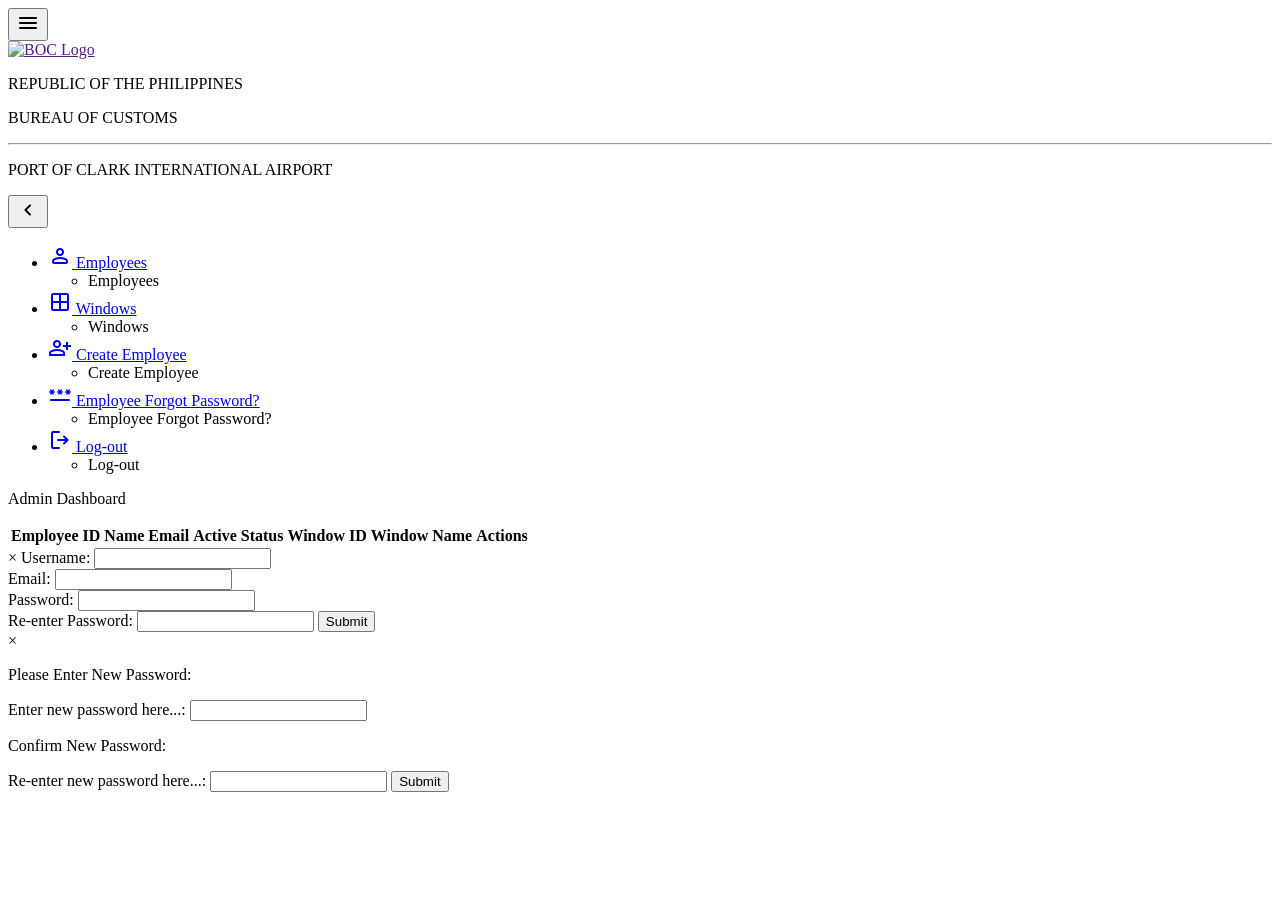
==== src/main/resources/static/adminDashboard.html @ 8d1f20f2 "Initialized adminDashboard html/css/js" ====
<!DOCTYPE html>
<html lang="en">
<head>
    <meta charset="UTF-8">
    <meta name="viewport" content="device-width, initial-scale=1.0"/>
    <title>Title</title>
    <link rel="stylesheet" href="adminDashboard.css"/>
    <link rel="stylesheet"
          href="https://fonts.googleapis.com/css2?family=Material+Symbols+Outlined:opsz,wght,FILL,GRAD@20..48,100..700,0..1,-50..200&icon_names=bar_chart"/>
    <link rel="stylesheet"
          href="https://fonts.googleapis.com/css2?family=Material+Symbols+Rounded:opsz,wght,FILL,GRAD@24,400,0,0"/>
    <link rel="stylesheet"
          href="https://fonts.googleapis.com/css2?family=Material+Symbols+Outlined:opsz,wght,FILL,GRAD@20..48,100..700,0..1,-50..200&icon_names=person_add" />
</head>
<body class="sidebar-collapsed">
<!-- Sidebar -->
<div class="body-sidebar">
    <button class="sidebar-menu-button"> <!-- Sidebar Menu Button -->
        <span class="material-symbols-rounded">menu</span>
    </button>

    <aside>
        <!-- Sidebar Header -->
        <header class="sidebar-header">
            <div class="sidebar-brand">
                <a href="" class="BOC-logo"> <!-- Header Logo -->
                    <img src="assets/1002.png" alt="BOC Logo">
                </a>
                <div class="sidebar-brand-text">
                    <p class="brand-line brand-line-small">REPUBLIC OF THE PHILIPPINES</p>
                    <p class="brand-line brand-line-main">BUREAU OF CUSTOMS</p>
                    <hr class="brand-divider">
                    <p class="brand-line brand-line-strong">PORT OF CLARK INTERNATIONAL AIRPORT</p>
                </div>
            </div>
            <button class="sidebar-toggler">
                <span class="material-symbols-rounded">chevron_left</span>
            </button>
        </header>

        <nav class="sidebar-nav">
            <!-- Primary Top Nav -->
            <ul class="nav-list primary-nav">
                <!-- Employee Button -->
                <li class="nav-item">
                    <a href="#" class="nav-link" onclick="showEmployeeDashboard()" id="employeeBtn">
                        <span class="material-symbols-rounded">person</span>
                        <span class="nav-label">Employees</span>
                    </a>
                    <ul class="dropdown-menu">
                        <li class="nav-item"><a class="nav-link dropdown-title">Employees</a></li>
                    </ul>
                </li>

                <!-- Windows -->
                <li class="nav-item">
                    <a href="#" onclick="showWindows()" id="windowBtn">
                        <span class="material-symbols-rounded">window</span>
                        <span class="nav-label">Windows</span>
                    </a>
                    <ul class="dropdown-menu">
                        <li class="nav-item"><a class="nav-link dropdown-title">Windows</a></li>
                    </ul>
                </li>

                <!-- Create Employee -->
                <li class="nav-item">
                    <a href="#" class="nav-link dropdown-toggle" onclick="showCreateEmployeeModal()">
                        <span class="material-symbols-outlined">person_add</span>
                        <span class="nav-label">Create Employee</span>
                    </a>
                    <ul class="dropdown-menu">
                        <li class="nav-item"><a class="nav-link dropdown-title">Create Employee</a></li>
                    </ul>
                </li>

                <!-- Employee Forgot Password -->
                <li class="nav-item">
                    <a href="#" class="nav-link dropdown-toggle" onclick="showForgotPassModal()">
                        <span class="material-symbols-rounded">Password</span>
                        <span class="nav-label">Employee Forgot Password?</span>
                    </a>
                    <ul class="dropdown-menu">
                        <li class="nav-item"><a class="nav-link dropdown-title">Employee Forgot Password?</a></li>
                    </ul>
                </li>

                <!-- Log Out -->
                <li class="nav-item">
                    <a href="#" class="nav-link dropdown-toggle" onclick="logout()">
                        <span class="material-symbols-rounded">logout</span>
                        <span class="nav-label">Log-out</span>
                    </a>
                    <ul class="dropdown-menu">
                        <li class="nav-item"><a class="nav-link dropdown-title">Log-out</a></li>
                    </ul>
                </li>
            </ul>
        </nav>
    </aside>
</div>

<!-- Screen Main -->
<div class="screen-stage">
    <!-- Dashboard -->
    <div class="Body-Main" id="mainBody">
        <!-- Header -->
        <div class="header-main">
            <p>Admin Dashboard</p>
        </div>

        <!-- Employee Table -->
        <div class="table-wrapper employee-screen">
            <table>
                <thead>
                <tr>
                    <th>Employee ID</th>
                    <th>Name</th>
                    <th>Email</th>
                    <th>Active Status</th>
                    <th>Window ID</th>
                    <th>Window Name</th>
                    <th>Actions</th>
                </tr>
                </thead>
                <tbody id="employeeTable"></tbody>
            </table>
        </div>

        <!-- Window Table -->
        <div class="table-wrapper window-screen">
            <table>
                <thead>
                <tr>
                    <th>Window ID</th>
                    <th>Window Name</th>
                    <th>Date Created</th>
                    <th>Active Status</th>
                    <th>Actions</th>
                </tr>
                </thead>
                <tbody id="windowTable"></tbody>
            </table>
        </div>
    </div>

    <!-- Create Employee Modal -->
    <div id="createEmployeeModal" class="create-employee">
        <!-- Modal Content -->
        <div class="modal-content">
            <span id="closeModal" class="close">&times;</span>
            <label for="userNameInput">Username:</label>
            <input type="text" id="userNameInput">
            <br>
            <label for="emailInput">Email:</label>
            <input type="text" id="emailInput">
            <br>
            <label for="passwordInput">Password:</label>
            <input type="password" id="passwordInput">
            <br>
            <label for="passwordConfirm">Re-enter Password:</label>
            <input type="password" id="passwordConfirm">
            <input type="submit" id="createEmployeeSubmit" class="body-btn" onclick="createEmployee()"><br>
        </div>
    </div>

    <!-- Change Employee Password -->
    <div id="changePassModal" class="change-pass">
        <!-- Modal content -->
        <div class="modal-content">
            <span id="closePass" class="close-pass-modal">&times;</span>
            <p>Please Enter New Password: </p>
            <label for="newPassInput">Enter new password here...: </label>
            <input type="password" id="newPassInput">
            <p>Confirm New Password: </p>
            <label for="confirmPassInput">Re-enter new password here...: </label>
            <input type="password" id="confirmPassInput">
            <input type="submit" id="passSubmit" class="body-btn" onclick="changePassword()"><br>
        </div>
    </div>
</div>

<script src="adminDashboard.js"></script>
</body>
</html>
---- src/main/resources/static/adminDashboard.css ----
.employee-screen {
    display: block;
}

.window-screen {
    display: none;
}
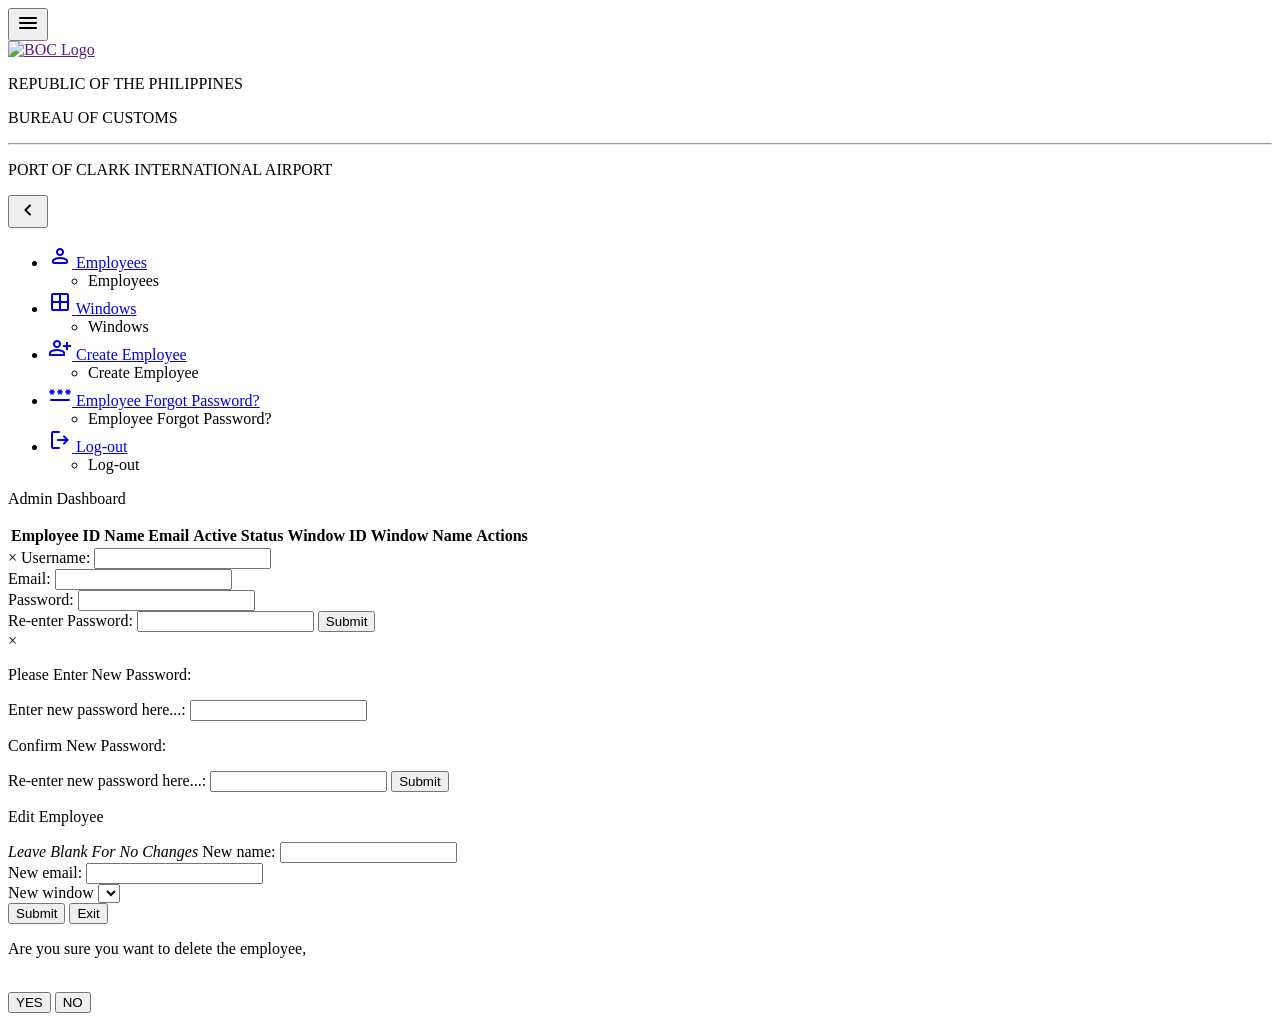
==== commit 66d48401: "Added skeleton for multiple modals for adminDashboard.html" ====
--- a/src/main/resources/static/adminDashboard.html
+++ b/src/main/resources/static/adminDashboard.html
@@ -178,8 +178,40 @@
             <input type="submit" id="passSubmit" class="body-btn" onclick="changePassword()"><br>
         </div>
     </div>
+
+    <!-- Edit Employee Modal -->
+    <div id="editEmployeeModal" class="edit-employee modal">
+        <!-- Modal Content -->
+        <div class="modal-content">
+            <p>Edit Employee</p>
+            <i>Leave Blank For No Changes</i>
+            <label for="editNameInput">New name: </label>
+            <input type="text" id="editNameInput">
+            <br>
+            <label for="editEmailInput">New email: </label>
+            <input type="text" id="editEmailInput">
+            <br>
+            <label for="editWindowInput">New window</label>
+            <select id="editWindowInput"></select>
+            <br>
+            <input type="submit" id="editEmployeeSubmit" class="body-btn" onclick="saveEmployeeEdit()">
+            <button type="button" class="close body_btn" id="closeEditBtn">Exit</button>
+        </div>
+    </div>
+
+    <div id="deleteEmployeeModal" class="delete-employee modal">
+        <div class="modal-content">
+            <p>Are you sure you want to delete the employee, <span id="employeeName"></span></p>
+            <br>
+            <button type="button" class="body_btn" id="deleteEmployeeBtn" onclick="confirmDeleteEmployee()">
+                YES
+            </button>
+            <button type="button" class="close body_btn" id="closeDeleteBtn">NO</button>
+        </div>
+    </div>
 </div>
 
+<script src="auth.js"></script>
 <script src="adminDashboard.js"></script>
 </body>
 </html>
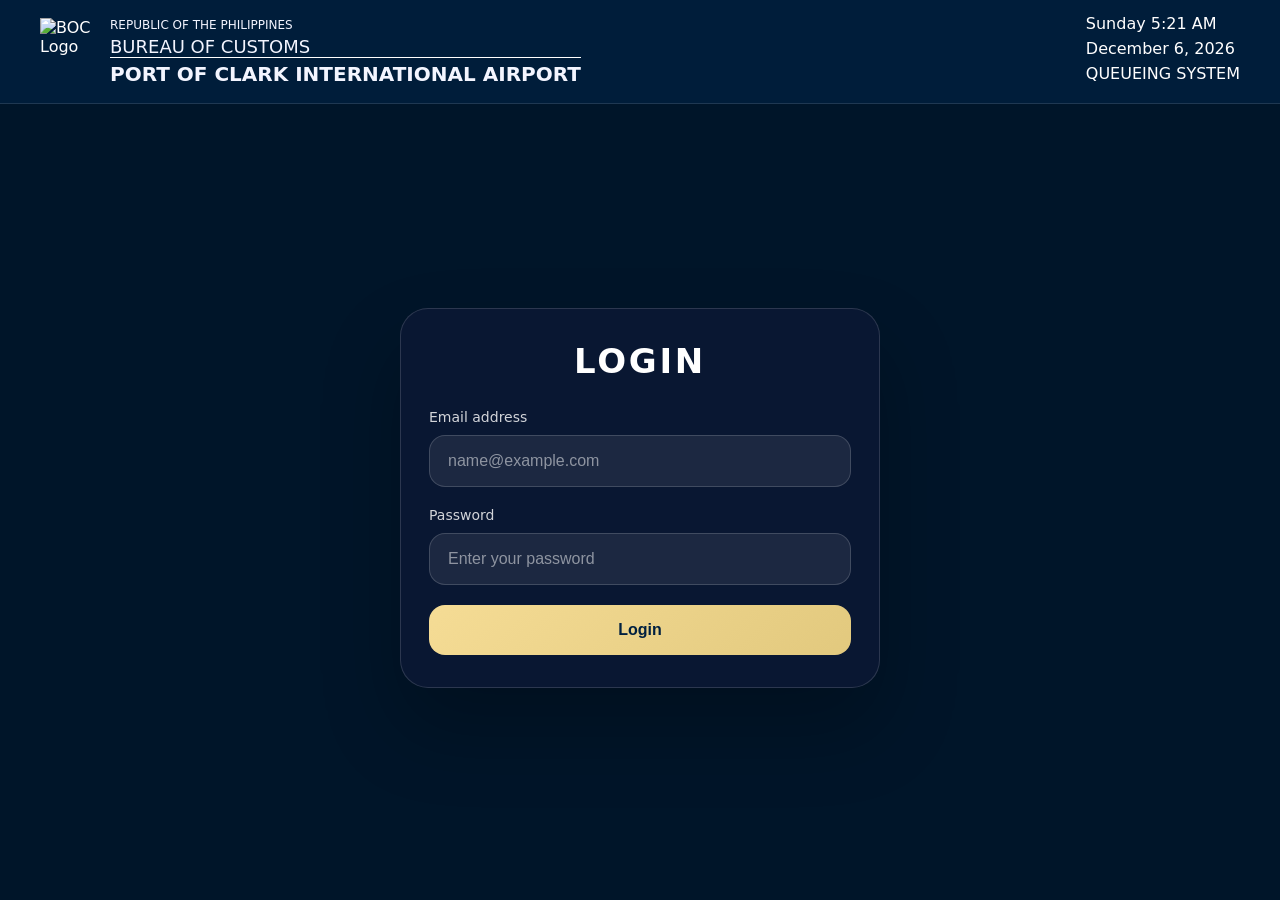
==== commit 6a9872cc: "Added classes to modals to hide, removed unnecessary skeleton features" ====
--- a/src/main/resources/static/adminDashboard.html
+++ b/src/main/resources/static/adminDashboard.html
@@ -19,7 +19,7 @@
         <span class="material-symbols-rounded">menu</span>
     </button>
 
-    <aside>
+    <aside class="sidebar">
         <!-- Sidebar Header -->
         <header class="sidebar-header">
             <div class="sidebar-brand">
@@ -54,34 +54,12 @@
 
                 <!-- Windows -->
                 <li class="nav-item">
-                    <a href="#" onclick="showWindows()" id="windowBtn">
+                    <a href="#" class="nav-link" onclick="showWindowDashboard()" id="windowBtn">
                         <span class="material-symbols-rounded">window</span>
                         <span class="nav-label">Windows</span>
                     </a>
                     <ul class="dropdown-menu">
                         <li class="nav-item"><a class="nav-link dropdown-title">Windows</a></li>
-                    </ul>
-                </li>
-
-                <!-- Create Employee -->
-                <li class="nav-item">
-                    <a href="#" class="nav-link dropdown-toggle" onclick="showCreateEmployeeModal()">
-                        <span class="material-symbols-outlined">person_add</span>
-                        <span class="nav-label">Create Employee</span>
-                    </a>
-                    <ul class="dropdown-menu">
-                        <li class="nav-item"><a class="nav-link dropdown-title">Create Employee</a></li>
-                    </ul>
-                </li>
-
-                <!-- Employee Forgot Password -->
-                <li class="nav-item">
-                    <a href="#" class="nav-link dropdown-toggle" onclick="showForgotPassModal()">
-                        <span class="material-symbols-rounded">Password</span>
-                        <span class="nav-label">Employee Forgot Password?</span>
-                    </a>
-                    <ul class="dropdown-menu">
-                        <li class="nav-item"><a class="nav-link dropdown-title">Employee Forgot Password?</a></li>
                     </ul>
                 </li>
 
@@ -110,7 +88,7 @@
         </div>
 
         <!-- Employee Table -->
-        <div class="table-wrapper employee-screen">
+        <div class="table-wrapper employee-screen" id="employeeScreen">
             <table>
                 <thead>
                 <tr>
@@ -128,15 +106,14 @@
         </div>
 
         <!-- Window Table -->
-        <div class="table-wrapper window-screen">
+        <div class="table-wrapper window-screen" id="windowScreen">
             <table>
                 <thead>
                 <tr>
                     <th>Window ID</th>
-                    <th>Window Name</th>
+                    <th>Window Category</th>
                     <th>Date Created</th>
                     <th>Active Status</th>
-                    <th>Actions</th>
                 </tr>
                 </thead>
                 <tbody id="windowTable"></tbody>
@@ -160,7 +137,12 @@
             <br>
             <label for="passwordConfirm">Re-enter Password:</label>
             <input type="password" id="passwordConfirm">
+            <br>
+            <label for="assignUserWindow">Select Window:</label>
+            <select id="assignUserWindow"></select>
+            <br>
             <input type="submit" id="createEmployeeSubmit" class="body-btn" onclick="createEmployee()"><br>
+            <button type="button" class="close body_btn" id="closeCreateBtn">Exit</button>
         </div>
     </div>
 
@@ -169,13 +151,15 @@
         <!-- Modal content -->
         <div class="modal-content">
             <span id="closePass" class="close-pass-modal">&times;</span>
+            Changing Password For Employee: <span id="employeeNameReset"></span>
             <p>Please Enter New Password: </p>
             <label for="newPassInput">Enter new password here...: </label>
             <input type="password" id="newPassInput">
             <p>Confirm New Password: </p>
             <label for="confirmPassInput">Re-enter new password here...: </label>
             <input type="password" id="confirmPassInput">
-            <input type="submit" id="passSubmit" class="body-btn" onclick="changePassword()"><br>
+            <input type="submit" id="passSubmit" class="body-btn" onclick="resetPassword()"><br>
+            <button type="button" class="close body_btn" id="closePassBtn">Exit</button>
         </div>
     </div>
 
@@ -199,6 +183,7 @@
         </div>
     </div>
 
+    <!-- Delete Modal -->
     <div id="deleteEmployeeModal" class="delete-employee modal">
         <div class="modal-content">
             <p>Are you sure you want to delete the employee, <span id="employeeName"></span></p>
@@ -209,6 +194,8 @@
             <button type="button" class="close body_btn" id="closeDeleteBtn">NO</button>
         </div>
     </div>
+
+
 </div>
 
 <script src="auth.js"></script>
--- a/src/main/resources/static/adminDashboard.css
+++ b/src/main/resources/static/adminDashboard.css
@@ -1,7 +1,457 @@
+@import url('https://fonts.googleapis.com/css2?family=Poppins:wght@400;500;600;700&display=swap');
+
+* {
+    margin: 0;
+    padding: 0;
+    box-sizing: border-box;
+    font-family: "Poppins", sans-serif;
+}
+
+body {
+    min-height: 100vh;
+    background: linear-gradient(#F1F3FF, #CBD4FF);
+    color: #151A2D;
+}
+
+.body-sidebar {
+    position: relative;
+}
+
+.sidebar {
+    position: fixed;
+    top: 0;
+    left: 0;
+    z-index: 10;
+    width: 320px;
+    height: 100vh;
+    background: #151A2D;
+    transition: none;
+}
+body.sidebar-collapsed .sidebar,
+.sidebar.collapsed {
+    width: 85px;
+}
+.sidebar.animating {
+    transition: width 0.4s ease;
+}
+
+body.sidebar-collapsed .sidebar {
+    width: 85px;
+}
+
+.sidebar-header {
+    display: flex;
+    position: relative;
+    padding: 20px 16px;
+    align-items: flex-start;
+    justify-content: space-between;
+    gap: 10px;
+    min-height: 90px;
+}
+
+.sidebar-brand {
+    display: flex;
+    align-items: center;
+    gap: 10px;
+    min-width: 0;
+}
+
+.sidebar-brand-text {
+    display: flex;
+    flex-direction: column;
+    gap: 2px;
+    color: #EEF2FF;
+    min-width: 0;
+}
+
+.sidebar-brand-text .brand-line {
+    line-height: 1.05;
+    white-space: nowrap;
+    overflow: hidden;
+    text-overflow: ellipsis;
+}
+
+.sidebar-brand-text .brand-line-small {
+    font-size: 0.48rem;
+    letter-spacing: 0.02em;
+}
+
+.sidebar-brand-text .brand-line-main {
+    font-size: 0.68rem;
+    font-weight: 600;
+}
+
+.sidebar-brand-text .brand-line-strong {
+    font-size: 0.56rem;
+    font-weight: 700;
+}
+
+.sidebar-brand-text .brand-divider {
+    border: 0;
+    border-top: 1px solid rgba(238, 242, 255, 0.7);
+    margin: 2px 0;
+}
+
+.sidebar-header .BOC-logo img {
+    width: 46px;
+    height: 46px;
+    display: block;
+    object-fit: contain;
+    border-radius: 50%;
+}
+
+.sidebar-header .sidebar-toggler,
+.sidebar-menu-button {
+    position: absolute;
+    right: 16px;
+    top: 50%;
+    transform: translateY(-50%);
+    height: 35px;
+    width: 35px;
+    color: #151A2D;
+    border: none;
+    cursor: pointer;
+    display: flex;
+    background: #EEF2FF;
+    align-items: center;
+    justify-content: center;
+    border-radius: 8px;
+    flex-shrink: 0;
+    z-index: 2;
+}
+
+.sidebar.collapsed .sidebar-header .sidebar-toggler {
+    right: 20px;
+    top: 86px;
+    transform: translateY(0);
+}
+
+.sidebar.collapsed .sidebar-brand-text {
+    display: none;
+}
+
+.sidebar-header .sidebar-toggler span,
+.sidebar-menu-button span {
+    font-size: 1.75rem;
+}
+
+.sidebar.collapsed .sidebar-header .sidebar-toggler span {
+    transform: rotate(180deg);
+}
+
+.sidebar-nav .nav-list {
+    list-style: none;
+    display: flex;
+    gap: 4px;
+    padding: 0 15px;
+    flex-direction: column;
+    transform: translateY(15px);
+}
+
+.sidebar .sidebar-nav .primary-nav {
+    overflow-y: auto;
+    scrollbar-width: thin;
+    padding-bottom: 20px;
+    height: calc(100vh - 227px);
+    scrollbar-color: transparent transparent;
+}
+.sidebar .sidebar-nav .primary-nav:hover {
+    scrollbar-color: #EEF2FF transparent;
+}
+.sidebar.collapsed .sidebar-nav .primary-nav {
+    overflow: unset;
+    transform: translateY(65px);
+}
+.sidebar .nav-link .nav-label {
+    transition: opacity 0.3s ease;
+}
+.sidebar.collapsed .nav-link :where(.nav-label, .dropdown-icon) {
+    opacity: 0;
+    pointer-events: none;
+}
+.sidebar.collapsed .nav-link .dropdown-icon {
+    transition: opacity 0.3s 0s ease;
+}
+
+/* Dropdown when collapsed: float to the right */
+.sidebar-nav .dropdown-menu {
+    height: 0;
+    overflow-y: hidden;
+    list-style: none;
+    padding-left: 15px;
+    transition: height 0.4s ease;
+}
+.sidebar.collapsed .dropdown-menu {
+    position: absolute;
+    top: -10px;
+    left: 100%;
+    opacity: 0;
+    height: auto !important;
+    padding-right: 10px;
+    overflow-y: unset;
+    pointer-events: none;
+    border-radius: 0 10px 10px 0;
+    background: #151A2D;
+    transition: 0s;
+}
+.sidebar.collapsed .dropdown-menu:has(.dropdown-link) {
+    padding: 7px 10px 7px 24px;
+}
+.sidebar.sidebar.collapsed .nav-item:hover>.dropdown-menu {
+    opacity: 1;
+    pointer-events: auto;
+    transform: translateY(12px);
+    transition: all 0.4s ease;
+}
+.sidebar.sidebar.collapsed .nav-item:hover>.dropdown-menu:has(.dropdown-link) {
+    transform: translateY(10px);
+}
+.dropdown-menu .nav-item .nav-link {
+    color: #F1F4FF;
+    padding: 9px 15px;
+}
+.sidebar.collapsed .dropdown-menu .nav-link {
+    padding: 7px 15px;
+}
+.dropdown-menu .nav-item .nav-link.dropdown-title {
+    display: none;
+    color: #fff;
+    padding: 9px 15px;
+}
+.dropdown-menu:has(.dropdown-link) .nav-item .dropdown-title {
+    font-weight: 500;
+    padding: 7px 15px;
+}
+.sidebar.collapsed .dropdown-menu .nav-item .dropdown-title {
+    display: block;
+}
+
+.sidebar-nav .nav-link {
+    color: #fff;
+    display: flex;
+    gap: 12px;
+    white-space: nowrap;
+    border-radius: 8px;
+    padding: 11px 15px;
+    align-items: center;
+    text-decoration: none;
+    border: 1px solid #151A2D;
+    transition: 0.3s ease;
+}
+
+.sidebar-nav .nav-item:hover > .nav-link,
+.sidebar-nav .nav-item .nav-link:hover {
+    color: #151A2D;
+    background: #EEF2FF;
+}
+
+.screen-stage {
+    margin-left: 320px;
+    padding: 24px;
+    min-height: 100vh;
+}
+
+body.sidebar-collapsed .screen-stage {
+    margin-left: 85px;
+}
+
+.header-main {
+    display: flex;
+    justify-content: space-between;
+    align-items: center;
+    margin: 0 auto 24px;
+    font-size: 1.4rem;
+    font-weight: 700;
+    color: #151A2D;
+}
+
 .employee-screen {
     display: block;
 }
 
 .window-screen {
     display: none;
+}
+
+.table-wrapper {
+    max-height: 420px;
+    overflow-y: auto;
+    border-radius: 16px;
+    margin-bottom: 24px;
+    background: #ffffff;
+    box-shadow: 0 8px 24px rgba(21, 26, 45, 0.12);
+    border: 1px solid rgba(21, 26, 45, 0.08);
+}
+
+.table-wrapper table {
+    width: 100%;
+    border-collapse: collapse;
+}
+
+.table-wrapper th {
+    background: #f3f4f6;
+    color: #151A2D;
+    font-weight: 600;
+    padding: 14px 12px;
+    text-align: left;
+}
+
+.table-wrapper td {
+    padding: 12px;
+    border-bottom: 1px solid #e5e7eb;
+}
+
+.table-wrapper tbody tr:nth-child(odd) {
+    background-color: #fef2f2;
+}
+
+.table-wrapper tbody tr:nth-child(even) {
+    background-color: #ffffff;
+}
+
+.body-btn,
+button,
+input[type="submit"],
+input[type="button"] {
+    border: none;
+    border-radius: 10px;
+    padding: 10px 14px;
+    background: linear-gradient(135deg, #151A2D, #2b3557);
+    color: #fff;
+    font-weight: 600;
+    cursor: pointer;
+    transition: transform 0.2s ease, box-shadow 0.2s ease;
+}
+
+.body-btn:hover,
+button:hover,
+input[type="submit"]:hover,
+input[type="button"]:hover {
+    transform: translateY(-1px);
+    box-shadow: 0 6px 14px rgba(21, 26, 45, 0.15);
+}
+
+/* Modals */
+.create-employee,
+.change-pass,
+.delete-employee,
+.edit-employee {
+    display: none;
+    position: fixed;
+    inset: 0;
+    background: rgba(21, 26, 45, 0.45);
+    backdrop-filter: blur(4px);
+    justify-content: center;
+    align-items: flex-start;
+    z-index: 1000;
+    padding: 40px 20px 20px;
+}
+
+.create-employee.show,
+.change-pass.show,
+.delete-employee.show,
+.edit-employee.show {
+    display: flex;
+}
+
+.modal-content {
+    background: #ffffff;
+    border-radius: 18px;
+    padding: 24px;
+    width: min(100%, 480px);
+    box-shadow: 0 16px 40px rgba(21, 26, 45, 0.22);
+    border: 1px solid rgba(21, 26, 45, 0.08);
+}
+
+.modal-content p,
+.modal-content label,
+.modal-content i {
+    display: block;
+    margin-bottom: 8px;
+    color: #151A2D;
+}
+
+.modal-content input[type="text"],
+.modal-content input[type="password"],
+.modal-content select {
+    width: 100%;
+    padding: 10px 12px;
+    margin-bottom: 12px;
+    border: 1px solid #d1d5db;
+    border-radius: 10px;
+    font-size: 1rem;
+}
+
+/* Make modal action buttons (submit and exit) match size */
+.modal-content .body-btn,
+.modal-content .body_btn,
+.modal-content input[type="submit"],
+.modal-content button.body_btn,
+.modal-content .close.body_btn {
+    width: 100%;
+    display: block;
+    text-align: center;
+    padding: 12px 14px;
+    margin-top: 8px;
+}
+
+.modal-content .close {
+    float: right;
+    font-size: 1.5rem;
+    color: #6b7280;
+    cursor: pointer;
+}
+
+.modal-content .close:hover {
+    color: #151A2D;
+}
+
+/* When the close control is used as a full-width modal exit button, reset its styles
+   so it matches the regular modal action buttons */
+.modal-content .close.body_btn,
+.modal-content button.close.body_btn {
+    float: none;
+    font-size: 1rem;
+    color: #fff;
+    background: linear-gradient(135deg, #151A2D, #2b3557);
+    border: none;
+    width: 100%;
+    display: block;
+    padding: 12px 14px;
+    margin-top: 8px;
+    border-radius: 10px;
+    text-align: center;
+}
+.modal-content .close.body_btn:hover,
+.modal-content button.close.body_btn:hover {
+    transform: translateY(-1px);
+    box-shadow: 0 6px 14px rgba(21, 26, 45, 0.15);
+}
+
+@media (max-width: 768px) {
+    .screen-stage {
+        margin-left: 0;
+        padding: 80px 20px 20px;
+    }
+
+    .sidebar {
+        width: 270px;
+        left: -270px;
+    }
+
+    body.sidebar-collapsed .sidebar {
+        width: 270px;
+        left: -270px;
+    }
+
+    .sidebar-menu-button {
+        position: fixed;
+        left: 20px;
+        top: 20px;
+        height: 40px;
+        width: 42px;
+        display: flex;
+        color: #F1F4FF;
+        background: #151A2D;
+    }
 }
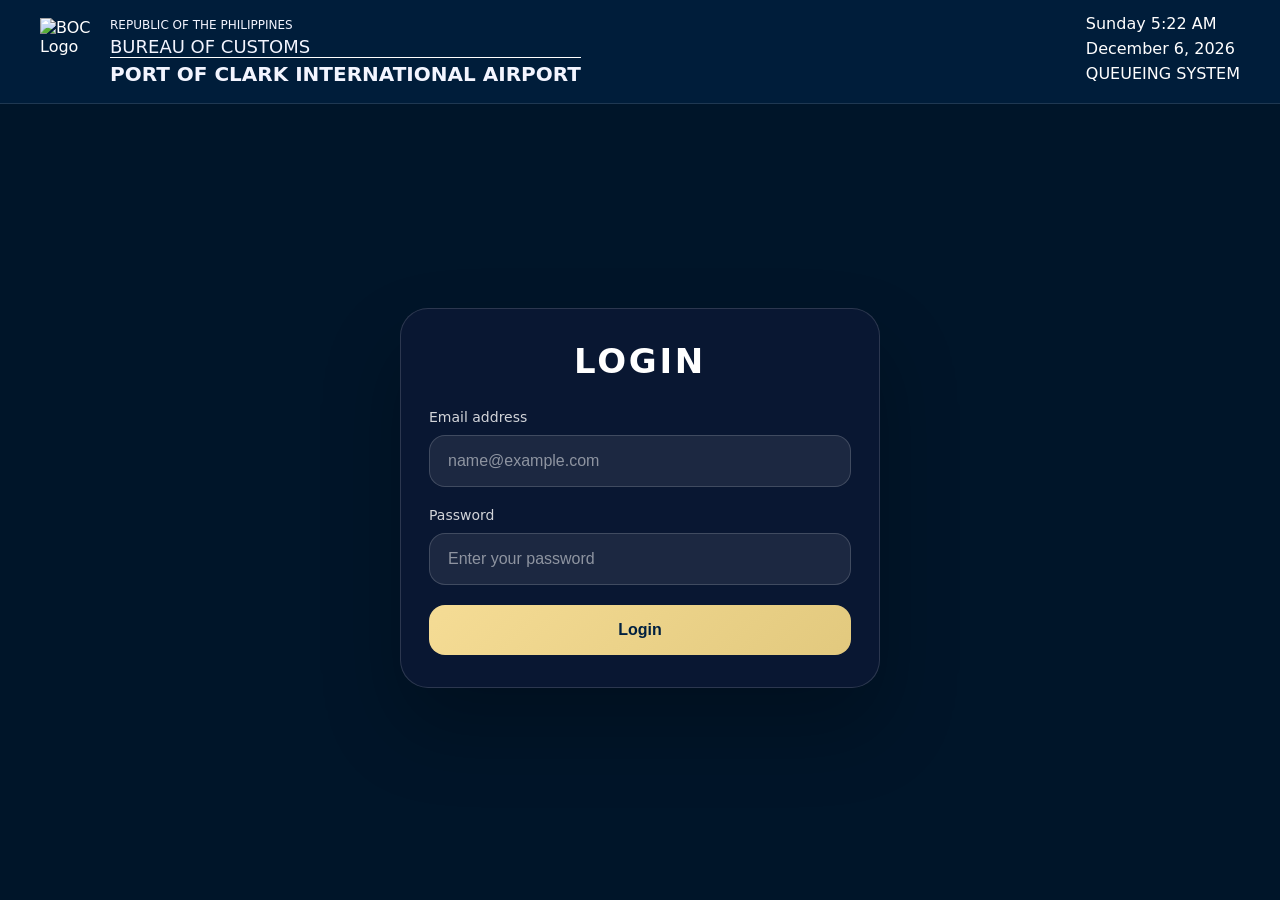
==== commit 3fc89cb4: "Yes" ====
--- a/src/main/resources/static/adminDashboard.html
+++ b/src/main/resources/static/adminDashboard.html
@@ -9,6 +9,8 @@
           href="https://fonts.googleapis.com/css2?family=Material+Symbols+Outlined:opsz,wght,FILL,GRAD@20..48,100..700,0..1,-50..200&icon_names=bar_chart"/>
     <link rel="stylesheet"
           href="https://fonts.googleapis.com/css2?family=Material+Symbols+Rounded:opsz,wght,FILL,GRAD@24,400,0,0"/>
+    <link rel="stylesheet"
+          href="https://fonts.googleapis.com/css2?family=Material+Symbols+Outlined:opsz,wght,FILL,GRAD@20..48,100..700,0..1,-50..200&icon_names=person_add" />
     <link rel="stylesheet"
           href="https://fonts.googleapis.com/css2?family=Material+Symbols+Outlined:opsz,wght,FILL,GRAD@20..48,100..700,0..1,-50..200&icon_names=person_add" />
 </head>
@@ -63,6 +65,28 @@
                     </ul>
                 </li>
 
+                <!-- Windows -->
+                <li class="nav-item">
+                    <a href="#" class="nav-link" onclick="showCreateEmployeeModal()" id="createBtn">
+                        <span class="material-symbols-rounded">person_add</span>
+                        <span class="nav-label">Create Employee</span>
+                    </a>
+                    <ul class="dropdown-menu">
+                        <li class="nav-item"><a class="nav-link dropdown-title">Create Employee</a></li>
+                    </ul>
+                </li>
+
+                <!-- Reports -->
+                <li class="nav-item">
+                    <a href="#" class="nav-link" onclick="showReportsDashboard()" id="reportsBtn">
+                        <span class="material-symbols-rounded">bar_chart</span>
+                        <span class="nav-label">Reports</span>
+                    </a>
+                    <ul class="dropdown-menu">
+                        <li class="nav-item"><a class="nav-link dropdown-title">Reports</a></li>
+                    </ul>
+                </li>
+
                 <!-- Log Out -->
                 <li class="nav-item">
                     <a href="#" class="nav-link dropdown-toggle" onclick="logout()">
@@ -119,13 +143,73 @@
                 <tbody id="windowTable"></tbody>
             </table>
         </div>
+
+        <div class="table-wrapper reports-screen" id="reportsScreen" style="display: none;">
+            <div class="modal-content">
+                <p>Filter Report</p>
+
+                <label>Categories (leave unchecked = all):</label>
+                <div id="categoryCheckboxes"></div>
+
+                <label for="filterStatus">Status:</label>
+                <select id="filterStatus">
+                    <option value="">-- Any --</option>
+                    <option value="WAITING">WAITING</option>
+                    <option value="SERVING">SERVING</option>
+                    <option value="COMPLETED">COMPLETED</option>
+                    <option value="TRANSFERRED">TRANSFERRED</option>
+                    <option value="NO_RESPONSE">NO_RESPONSE</option>
+                    <option value="QUEUE_EXPIRED">QUEUE_EXPIRED</option>
+                </select>
+
+                <label for="filterPriority">Priority:</label>
+                <select id="filterPriority">
+                    <option value="">-- Any --</option>
+                    <option value="REGULAR">REGULAR</option>
+                    <option value="PRIORITY">PRIORITY</option>
+                </select>
+
+                <label for="enteredFrom">Entered From:</label>
+                <input type="datetime-local" id="enteredFrom">
+                <label for="enteredTo">Entered To:</label>
+                <input type="datetime-local" id="enteredTo">
+
+                <label for="servingFrom">Serving Started From:</label>
+                <input type="datetime-local" id="servingFrom">
+                <label for="servingTo">Serving Started To:</label>
+                <input type="datetime-local" id="servingTo">
+
+                <label for="completedFrom">Completed From:</label>
+                <input type="datetime-local" id="completedFrom">
+                <label for="completedTo">Completed To:</label>
+                <input type="datetime-local" id="completedTo">
+
+                <input type="submit" value="Run Report" class="body-btn" onclick="runCustomReport()">
+            </div>
+
+            <table>
+                <thead>
+                <tr>
+                    <th>Queue ID</th>
+                    <th>Name</th>
+                    <th>Consignee</th>
+                    <th>Category</th>
+                    <th>Status</th>
+                    <th>Priority</th>
+                    <th>Entered</th>
+                    <th>Serving Started</th>
+                    <th>Completed</th>
+                </tr>
+                </thead>
+                <tbody id="reportsTable"></tbody>
+            </table>
+        </div>
     </div>
 
     <!-- Create Employee Modal -->
     <div id="createEmployeeModal" class="create-employee">
         <!-- Modal Content -->
         <div class="modal-content">
-            <span id="closeModal" class="close">&times;</span>
             <label for="userNameInput">Username:</label>
             <input type="text" id="userNameInput">
             <br>
@@ -141,7 +225,7 @@
             <label for="assignUserWindow">Select Window:</label>
             <select id="assignUserWindow"></select>
             <br>
-            <input type="submit" id="createEmployeeSubmit" class="body-btn" onclick="createEmployee()"><br>
+            <input type="submit" id="createEmployeeSubmit" class="body-btn" onclick="createEmployee()">
             <button type="button" class="close body_btn" id="closeCreateBtn">Exit</button>
         </div>
     </div>
--- a/src/main/resources/static/adminDashboard.css
+++ b/src/main/resources/static/adminDashboard.css
@@ -281,32 +281,60 @@
     background: #ffffff;
     box-shadow: 0 8px 24px rgba(21, 26, 45, 0.12);
     border: 1px solid rgba(21, 26, 45, 0.08);
-}
-
-.table-wrapper table {
-    width: 100%;
-    border-collapse: collapse;
-}
-
-.table-wrapper th {
-    background: #f3f4f6;
-    color: #151A2D;
-    font-weight: 600;
-    padding: 14px 12px;
-    text-align: left;
-}
-
-.table-wrapper td {
-    padding: 12px;
-    border-bottom: 1px solid #e5e7eb;
-}
-
-.table-wrapper tbody tr:nth-child(odd) {
-    background-color: #fef2f2;
-}
-
-.table-wrapper tbody tr:nth-child(even) {
-    background-color: #ffffff;
+	width: 100%;
+	max-width: 100%;
+	overflow-x: auto;
+}
+
+.reports-screen {
+	width: 100%;
+	max-width: 100%;
+	max-height: calc(100vh - 220px);
+	overflow: auto;
+	display: grid;
+	grid-template-columns: minmax(300px, 380px) 1fr;
+	gap: 24px;
+	align-items: start;
+}
+
+.reports-screen .modal-content {
+	width: 100%;
+	max-width: 100%;
+	margin-bottom: 0;
+}
+
+.reports-screen table {
+	width: 100%;
+	min-width: 900px;
+	border-collapse: collapse;
+}
+
+.reports-screen table thead th,
+.reports-screen table td {
+	padding: 14px 12px;
+	text-align: left;
+	color: #151A2D;
+}
+
+@media (max-width: 1080px) {
+	.reports-screen {
+		grid-template-columns: 1fr;
+	}
+
+	.reports-screen table {
+		min-width: 720px;
+	}
+}
+
+@media (max-width: 760px) {
+	.reports-screen {
+		grid-template-columns: 1fr;
+		gap: 16px;
+	}
+
+	.reports-screen table {
+		min-width: 620px;
+	}
 }
 
 .body-btn,
@@ -361,6 +389,8 @@
     width: min(100%, 480px);
     box-shadow: 0 16px 40px rgba(21, 26, 45, 0.22);
     border: 1px solid rgba(21, 26, 45, 0.08);
+    max-width: 900px;
+    margin-bottom: 16px;
 }
 
 .modal-content p,
@@ -454,4 +484,5 @@
         color: #F1F4FF;
         background: #151A2D;
     }
-}+}
+
